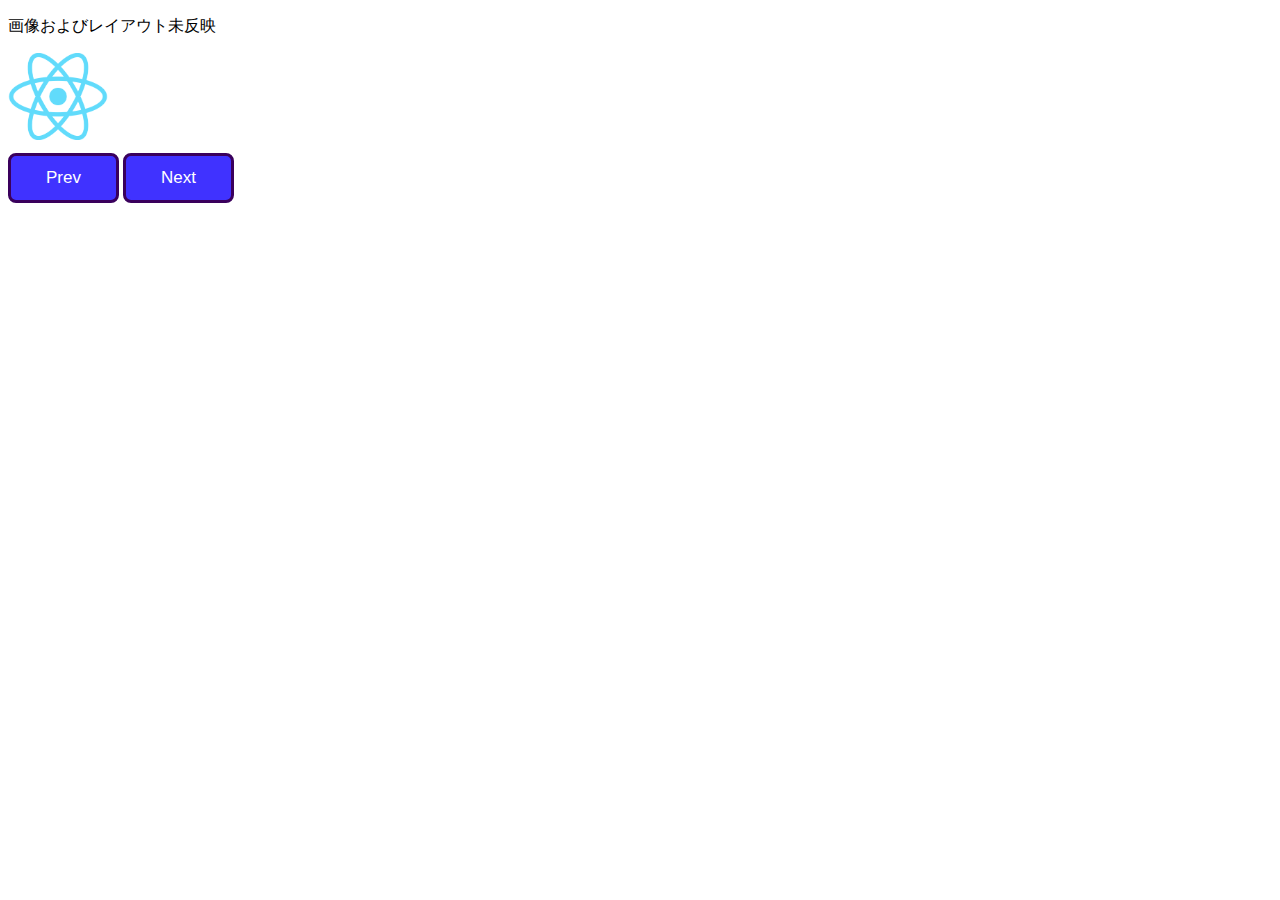
==== intro/intro.html @ 21d51d7b "Add files via upload" ====
<!DOCTYPE html>
<html>
<head>
  <title>Image Slideshow</title>
  <link rel="stylesheet" type="text/css" href="styles.css">
</head>
<body>
  <p>画像およびレイアウト未反映</p>
  <div class="slideshow">
    <img src="images/React-icon.png" alt="Image 1" width="100px" height="100px" >
    <img src="images/Semantic UI.png" alt="Image 2" width="100px" height="100px" >
    <img src="images/TailwindCSS.png" alt="Image 3" width="100px" height="100px" >
    <img src="images/Vuetify.png" alt="Image 4" width="100px" height="100px" >
    <img src="images/vuejs_icon.png" alt="Image 5" width="100px" height="100px" >
  </div>


  <button onclick="prevSlide()">Prev
    <div class="star-1">
      <svg xmlns:xlink="http://www.w3.org/1999/xlink" viewBox="0 0 784.11 815.53" style="shape-rendering:geometricPrecision; text-rendering:geometricPrecision; image-rendering:optimizeQuality; fill-rule:evenodd; clip-rule:evenodd" version="1.1" xml:space="preserve" xmlns="http://www.w3.org/2000/svg"><defs></defs><g id="Layer_x0020_1"><metadata id="CorelCorpID_0Corel-Layer"></metadata><path d="M392.05 0c-20.9,210.08 -184.06,378.41 -392.05,407.78 207.96,29.37 371.12,197.68 392.05,407.74 20.93,-210.06 184.09,-378.37 392.05,-407.74 -207.98,-29.38 -371.16,-197.69 -392.06,-407.78z" class="fil0"></path></g></svg>
    </div>
    <div class="star-2">
      <svg xmlns:xlink="http://www.w3.org/1999/xlink" viewBox="0 0 784.11 815.53" style="shape-rendering:geometricPrecision; text-rendering:geometricPrecision; image-rendering:optimizeQuality; fill-rule:evenodd; clip-rule:evenodd" version="1.1" xml:space="preserve" xmlns="http://www.w3.org/2000/svg"><defs></defs><g id="Layer_x0020_1"><metadata id="CorelCorpID_0Corel-Layer"></metadata><path d="M392.05 0c-20.9,210.08 -184.06,378.41 -392.05,407.78 207.96,29.37 371.12,197.68 392.05,407.74 20.93,-210.06 184.09,-378.37 392.05,-407.74 -207.98,-29.38 -371.16,-197.69 -392.06,-407.78z" class="fil0"></path></g></svg>
    </div>
    <div class="star-3">
      <svg xmlns:xlink="http://www.w3.org/1999/xlink" viewBox="0 0 784.11 815.53" style="shape-rendering:geometricPrecision; text-rendering:geometricPrecision; image-rendering:optimizeQuality; fill-rule:evenodd; clip-rule:evenodd" version="1.1" xml:space="preserve" xmlns="http://www.w3.org/2000/svg"><defs></defs><g id="Layer_x0020_1"><metadata id="CorelCorpID_0Corel-Layer"></metadata><path d="M392.05 0c-20.9,210.08 -184.06,378.41 -392.05,407.78 207.96,29.37 371.12,197.68 392.05,407.74 20.93,-210.06 184.09,-378.37 392.05,-407.74 -207.98,-29.38 -371.16,-197.69 -392.06,-407.78z" class="fil0"></path></g></svg>
    </div>
    <div class="star-4">
      <svg xmlns:xlink="http://www.w3.org/1999/xlink" viewBox="0 0 784.11 815.53" style="shape-rendering:geometricPrecision; text-rendering:geometricPrecision; image-rendering:optimizeQuality; fill-rule:evenodd; clip-rule:evenodd" version="1.1" xml:space="preserve" xmlns="http://www.w3.org/2000/svg"><defs></defs><g id="Layer_x0020_1"><metadata id="CorelCorpID_0Corel-Layer"></metadata><path d="M392.05 0c-20.9,210.08 -184.06,378.41 -392.05,407.78 207.96,29.37 371.12,197.68 392.05,407.74 20.93,-210.06 184.09,-378.37 392.05,-407.74 -207.98,-29.38 -371.16,-197.69 -392.06,-407.78z" class="fil0"></path></g></svg>
    </div>
    <div class="star-5">
      <svg xmlns:xlink="http://www.w3.org/1999/xlink" viewBox="0 0 784.11 815.53" style="shape-rendering:geometricPrecision; text-rendering:geometricPrecision; image-rendering:optimizeQuality; fill-rule:evenodd; clip-rule:evenodd" version="1.1" xml:space="preserve" xmlns="http://www.w3.org/2000/svg"><defs></defs><g id="Layer_x0020_1"><metadata id="CorelCorpID_0Corel-Layer"></metadata><path d="M392.05 0c-20.9,210.08 -184.06,378.41 -392.05,407.78 207.96,29.37 371.12,197.68 392.05,407.74 20.93,-210.06 184.09,-378.37 392.05,-407.74 -207.98,-29.38 -371.16,-197.69 -392.06,-407.78z" class="fil0"></path></g></svg>
    </div>
    <div class="star-6">
      <svg xmlns:xlink="http://www.w3.org/1999/xlink" viewBox="0 0 784.11 815.53" style="shape-rendering:geometricPrecision; text-rendering:geometricPrecision; image-rendering:optimizeQuality; fill-rule:evenodd; clip-rule:evenodd" version="1.1" xml:space="preserve" xmlns="http://www.w3.org/2000/svg"><defs></defs><g id="Layer_x0020_1"><metadata id="CorelCorpID_0Corel-Layer"></metadata><path d="M392.05 0c-20.9,210.08 -184.06,378.41 -392.05,407.78 207.96,29.37 371.12,197.68 392.05,407.74 20.93,-210.06 184.09,-378.37 392.05,-407.74 -207.98,-29.38 -371.16,-197.69 -392.06,-407.78z" class="fil0"></path></g></svg>
    </div>
  </button>


  <button onclick="prevSlide()">Next
    <div class="star-1">
      <svg xmlns:xlink="http://www.w3.org/1999/xlink" viewBox="0 0 784.11 815.53" style="shape-rendering:geometricPrecision; text-rendering:geometricPrecision; image-rendering:optimizeQuality; fill-rule:evenodd; clip-rule:evenodd" version="1.1" xml:space="preserve" xmlns="http://www.w3.org/2000/svg"><defs></defs><g id="Layer_x0020_1"><metadata id="CorelCorpID_0Corel-Layer"></metadata><path d="M392.05 0c-20.9,210.08 -184.06,378.41 -392.05,407.78 207.96,29.37 371.12,197.68 392.05,407.74 20.93,-210.06 184.09,-378.37 392.05,-407.74 -207.98,-29.38 -371.16,-197.69 -392.06,-407.78z" class="fil0"></path></g></svg>
    </div>
    <div class="star-2">
      <svg xmlns:xlink="http://www.w3.org/1999/xlink" viewBox="0 0 784.11 815.53" style="shape-rendering:geometricPrecision; text-rendering:geometricPrecision; image-rendering:optimizeQuality; fill-rule:evenodd; clip-rule:evenodd" version="1.1" xml:space="preserve" xmlns="http://www.w3.org/2000/svg"><defs></defs><g id="Layer_x0020_1"><metadata id="CorelCorpID_0Corel-Layer"></metadata><path d="M392.05 0c-20.9,210.08 -184.06,378.41 -392.05,407.78 207.96,29.37 371.12,197.68 392.05,407.74 20.93,-210.06 184.09,-378.37 392.05,-407.74 -207.98,-29.38 -371.16,-197.69 -392.06,-407.78z" class="fil0"></path></g></svg>
    </div>
    <div class="star-3">
      <svg xmlns:xlink="http://www.w3.org/1999/xlink" viewBox="0 0 784.11 815.53" style="shape-rendering:geometricPrecision; text-rendering:geometricPrecision; image-rendering:optimizeQuality; fill-rule:evenodd; clip-rule:evenodd" version="1.1" xml:space="preserve" xmlns="http://www.w3.org/2000/svg"><defs></defs><g id="Layer_x0020_1"><metadata id="CorelCorpID_0Corel-Layer"></metadata><path d="M392.05 0c-20.9,210.08 -184.06,378.41 -392.05,407.78 207.96,29.37 371.12,197.68 392.05,407.74 20.93,-210.06 184.09,-378.37 392.05,-407.74 -207.98,-29.38 -371.16,-197.69 -392.06,-407.78z" class="fil0"></path></g></svg>
    </div>
    <div class="star-4">
      <svg xmlns:xlink="http://www.w3.org/1999/xlink" viewBox="0 0 784.11 815.53" style="shape-rendering:geometricPrecision; text-rendering:geometricPrecision; image-rendering:optimizeQuality; fill-rule:evenodd; clip-rule:evenodd" version="1.1" xml:space="preserve" xmlns="http://www.w3.org/2000/svg"><defs></defs><g id="Layer_x0020_1"><metadata id="CorelCorpID_0Corel-Layer"></metadata><path d="M392.05 0c-20.9,210.08 -184.06,378.41 -392.05,407.78 207.96,29.37 371.12,197.68 392.05,407.74 20.93,-210.06 184.09,-378.37 392.05,-407.74 -207.98,-29.38 -371.16,-197.69 -392.06,-407.78z" class="fil0"></path></g></svg>
    </div>
    <div class="star-5">
      <svg xmlns:xlink="http://www.w3.org/1999/xlink" viewBox="0 0 784.11 815.53" style="shape-rendering:geometricPrecision; text-rendering:geometricPrecision; image-rendering:optimizeQuality; fill-rule:evenodd; clip-rule:evenodd" version="1.1" xml:space="preserve" xmlns="http://www.w3.org/2000/svg"><defs></defs><g id="Layer_x0020_1"><metadata id="CorelCorpID_0Corel-Layer"></metadata><path d="M392.05 0c-20.9,210.08 -184.06,378.41 -392.05,407.78 207.96,29.37 371.12,197.68 392.05,407.74 20.93,-210.06 184.09,-378.37 392.05,-407.74 -207.98,-29.38 -371.16,-197.69 -392.06,-407.78z" class="fil0"></path></g></svg>
    </div>
    <div class="star-6">
      <svg xmlns:xlink="http://www.w3.org/1999/xlink" viewBox="0 0 784.11 815.53" style="shape-rendering:geometricPrecision; text-rendering:geometricPrecision; image-rendering:optimizeQuality; fill-rule:evenodd; clip-rule:evenodd" version="1.1" xml:space="preserve" xmlns="http://www.w3.org/2000/svg"><defs></defs><g id="Layer_x0020_1"><metadata id="CorelCorpID_0Corel-Layer"></metadata><path d="M392.05 0c-20.9,210.08 -184.06,378.41 -392.05,407.78 207.96,29.37 371.12,197.68 392.05,407.74 20.93,-210.06 184.09,-378.37 392.05,-407.74 -207.98,-29.38 -371.16,-197.69 -392.06,-407.78z" class="fil0"></path></g></svg>
    </div>
  </button>


  <script src="script.js"></script>
</body>
</html>
---- intro/styles.css ----
.slideshow {
  width: 100px;
  height: 100px;
  position: relative;
  overflow: hidden;
}

.slideshow img {
  width: 100%;
  height: auto;
  position: absolute;
  top: 0;
  left: 0;
  opacity: 0;
  transition: opacity 0.5s ease-in-out;
}

.slideshow img.active {
  opacity: 1;
}

button {
  position: relative;
  padding: 12px 35px;
  background: #4032ff;
  font-size: 17px;
  font-weight: 500;
  color: #ffffff;
  border: 3px solid #3a005c;
  border-radius: 8px;
  box-shadow: 0 0 0 #3500f58c;
  transition: all .3s ease-in-out;
}

.star-1 {
  position: absolute;
  top: 20%;
  left: 20%;
  width: 25px;
  height: auto;
  filter: drop-shadow(0 0 0 #fffdef);
  z-index: -5;
  transition: all 1s cubic-bezier(0.05, 0.83, 0.43, 0.96);
}

.star-2 {
  position: absolute;
  top: 45%;
  left: 45%;
  width: 15px;
  height: auto;
  filter: drop-shadow(0 0 0 #fffdef);
  z-index: -5;
  transition: all 1s cubic-bezier(0, 0.4, 0, 1.01);
}

.star-3 {
  position: absolute;
  top: 40%;
  left: 40%;
  width: 5px;
  height: auto;
  filter: drop-shadow(0 0 0 #fffdef);
  z-index: -5;
  transition: all 1s cubic-bezier(0, 0.4, 0, 1.01);
}

.star-4 {
  position: absolute;
  top: 20%;
  left: 40%;
  width: 8px;
  height: auto;
  filter: drop-shadow(0 0 0 #fffdef);
  z-index: -5;
  transition: all .8s cubic-bezier(0, 0.4, 0, 1.01);
}

.star-5 {
  position: absolute;
  top: 25%;
  left: 45%;
  width: 15px;
  height: auto;
  filter: drop-shadow(0 0 0 #fffdef);
  z-index: -5;
  transition: all .6s cubic-bezier(0, 0.4, 0, 1.01);
}

.star-6 {
  position: absolute;
  top: 5%;
  left: 50%;
  width: 5px;
  height: auto;
  filter: drop-shadow(0 0 0 #fffdef);
  z-index: -5;
  transition: all .8s ease;
}

button:hover {
  background: transparent;
  color: #4032ff;
  box-shadow: 0 0 25px #3500f58c;
}

button:hover .star-1 {
  position: absolute;
  top: -80%;
  left: -30%;
  width: 25px;
  height: auto;
  filter: drop-shadow(0 0 10px #fffdef);
  z-index: 2;
}

button:hover .star-2 {
  position: absolute;
  top: -25%;
  left: 10%;
  width: 15px;
  height: auto;
  filter: drop-shadow(0 0 10px #fffdef);
  z-index: 2;
}

button:hover .star-3 {
  position: absolute;
  top: 55%;
  left: 25%;
  width: 5px;
  height: auto;
  filter: drop-shadow(0 0 10px #fffdef);
  z-index: 2;
}

button:hover .star-4 {
  position: absolute;
  top: 30%;
  left: 80%;
  width: 8px;
  height: auto;
  filter: drop-shadow(0 0 10px #fffdef);
  z-index: 2;
}

button:hover .star-5 {
  position: absolute;
  top: 25%;
  left: 115%;
  width: 15px;
  height: auto;
  filter: drop-shadow(0 0 10px #fffdef);
  z-index: 2;
}

button:hover .star-6 {
  position: absolute;
  top: 5%;
  left: 60%;
  width: 5px;
  height: auto;
  filter: drop-shadow(0 0 10px #fffdef);
  z-index: 2;
}

.fil0 {
  fill: #ffe100
}
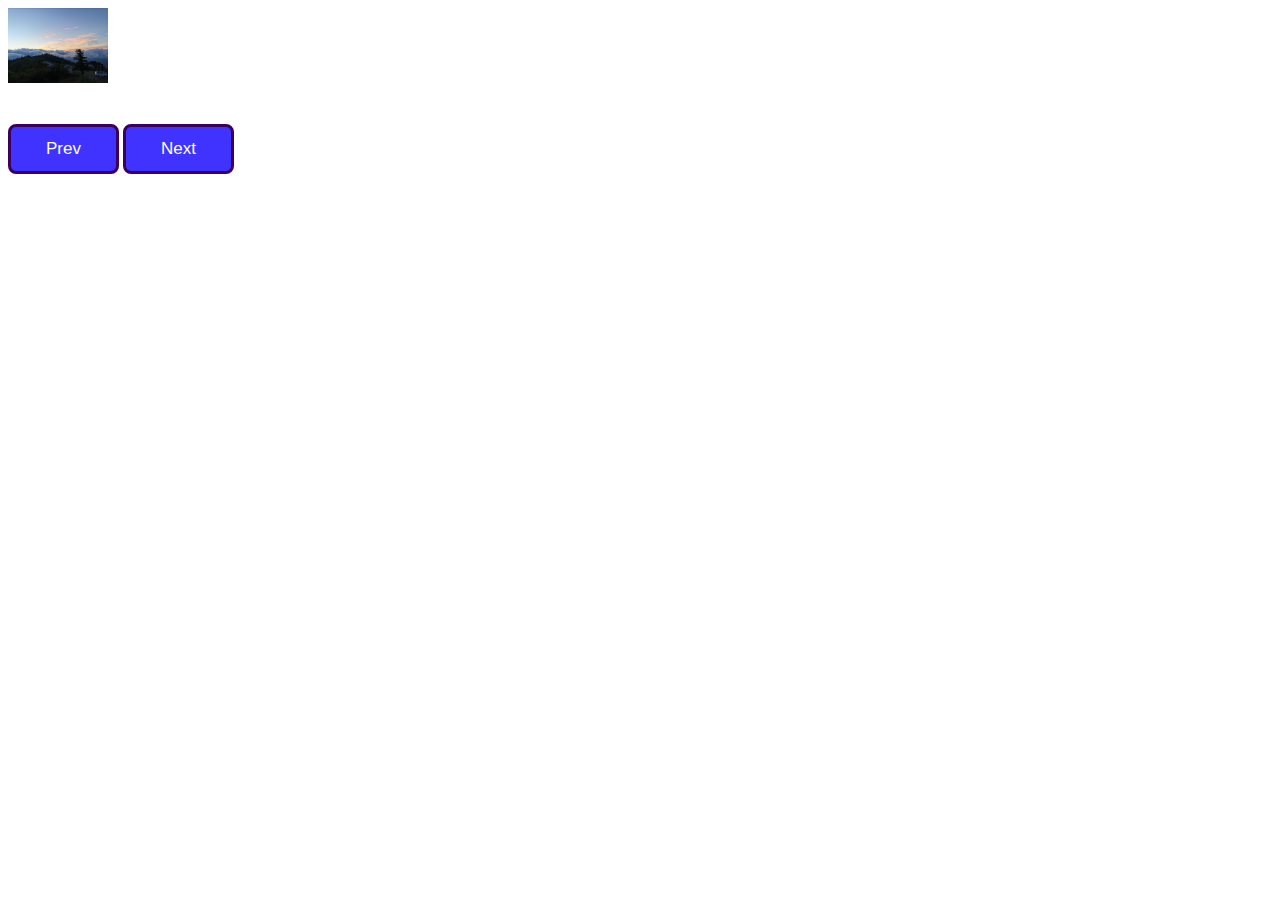
==== commit 1e999755: "Update intro.html" ====
--- a/intro/intro.html
+++ b/intro/intro.html
@@ -5,16 +5,25 @@
   <link rel="stylesheet" type="text/css" href="styles.css">
 </head>
 <body>
-  <p>画像およびレイアウト未反映</p>
+  <div class="container">
   <div class="slideshow">
-    <img src="images/React-icon.png" alt="Image 1" width="100px" height="100px" >
-    <img src="images/Semantic UI.png" alt="Image 2" width="100px" height="100px" >
-    <img src="images/TailwindCSS.png" alt="Image 3" width="100px" height="100px" >
-    <img src="images/Vuetify.png" alt="Image 4" width="100px" height="100px" >
-    <img src="images/vuejs_icon.png" alt="Image 5" width="100px" height="100px" >
+    <img src="images/高嶺山早朝.png" alt="Image 1" width="1000px" height="500px" >
+    <img src="images/M27.png" alt="Image 2" width="1000px" height="500px" >
+    <img src="images/M31.png" alt="Image 3" width="1000px" height="500px" >
+    <img src="images/M33.png" alt="Image 4" width="1000px" height="500px" >
+    <img src="images/M42.png" alt="Image 5" width="1000px" height="500px" >
+    <img src="images/M45.png" alt="Image 6" width="1000px" height="500px" >
+    <img src="images/IC434.png" alt="Image 6" width="1000px" height="500px" >
+    <img src="images/半月.png" alt="Image 7" width="1000px" height="500px" >
+    <img src="images/月食.png" alt="Image 8" width="1000px" height="500px" >
+    <img src="images/2023年流星群.png" alt="Image 9" width="1000px" height="500px" >
   </div>
 
-
+  <div id="text-below-slideshow">
+    <p></p>
+  </div>
+  
+<div class="div-buttons">
   <button onclick="prevSlide()">Prev
     <div class="star-1">
       <svg xmlns:xlink="http://www.w3.org/1999/xlink" viewBox="0 0 784.11 815.53" style="shape-rendering:geometricPrecision; text-rendering:geometricPrecision; image-rendering:optimizeQuality; fill-rule:evenodd; clip-rule:evenodd" version="1.1" xml:space="preserve" xmlns="http://www.w3.org/2000/svg"><defs></defs><g id="Layer_x0020_1"><metadata id="CorelCorpID_0Corel-Layer"></metadata><path d="M392.05 0c-20.9,210.08 -184.06,378.41 -392.05,407.78 207.96,29.37 371.12,197.68 392.05,407.74 20.93,-210.06 184.09,-378.37 392.05,-407.74 -207.98,-29.38 -371.16,-197.69 -392.06,-407.78z" class="fil0"></path></g></svg>
@@ -37,7 +46,8 @@
   </button>
 
 
-  <button onclick="prevSlide()">Next
+  
+  <button onclick="nextSlide()">Next
     <div class="star-1">
       <svg xmlns:xlink="http://www.w3.org/1999/xlink" viewBox="0 0 784.11 815.53" style="shape-rendering:geometricPrecision; text-rendering:geometricPrecision; image-rendering:optimizeQuality; fill-rule:evenodd; clip-rule:evenodd" version="1.1" xml:space="preserve" xmlns="http://www.w3.org/2000/svg"><defs></defs><g id="Layer_x0020_1"><metadata id="CorelCorpID_0Corel-Layer"></metadata><path d="M392.05 0c-20.9,210.08 -184.06,378.41 -392.05,407.78 207.96,29.37 371.12,197.68 392.05,407.74 20.93,-210.06 184.09,-378.37 392.05,-407.74 -207.98,-29.38 -371.16,-197.69 -392.06,-407.78z" class="fil0"></path></g></svg>
     </div>
@@ -57,18 +67,8 @@
       <svg xmlns:xlink="http://www.w3.org/1999/xlink" viewBox="0 0 784.11 815.53" style="shape-rendering:geometricPrecision; text-rendering:geometricPrecision; image-rendering:optimizeQuality; fill-rule:evenodd; clip-rule:evenodd" version="1.1" xml:space="preserve" xmlns="http://www.w3.org/2000/svg"><defs></defs><g id="Layer_x0020_1"><metadata id="CorelCorpID_0Corel-Layer"></metadata><path d="M392.05 0c-20.9,210.08 -184.06,378.41 -392.05,407.78 207.96,29.37 371.12,197.68 392.05,407.74 20.93,-210.06 184.09,-378.37 392.05,-407.74 -207.98,-29.38 -371.16,-197.69 -392.06,-407.78z" class="fil0"></path></g></svg>
     </div>
   </button>
-
-
+</div>
+</div>
   <script src="script.js"></script>
 </body>
 </html>
-
-
-
-
-
-
-
-
-
-  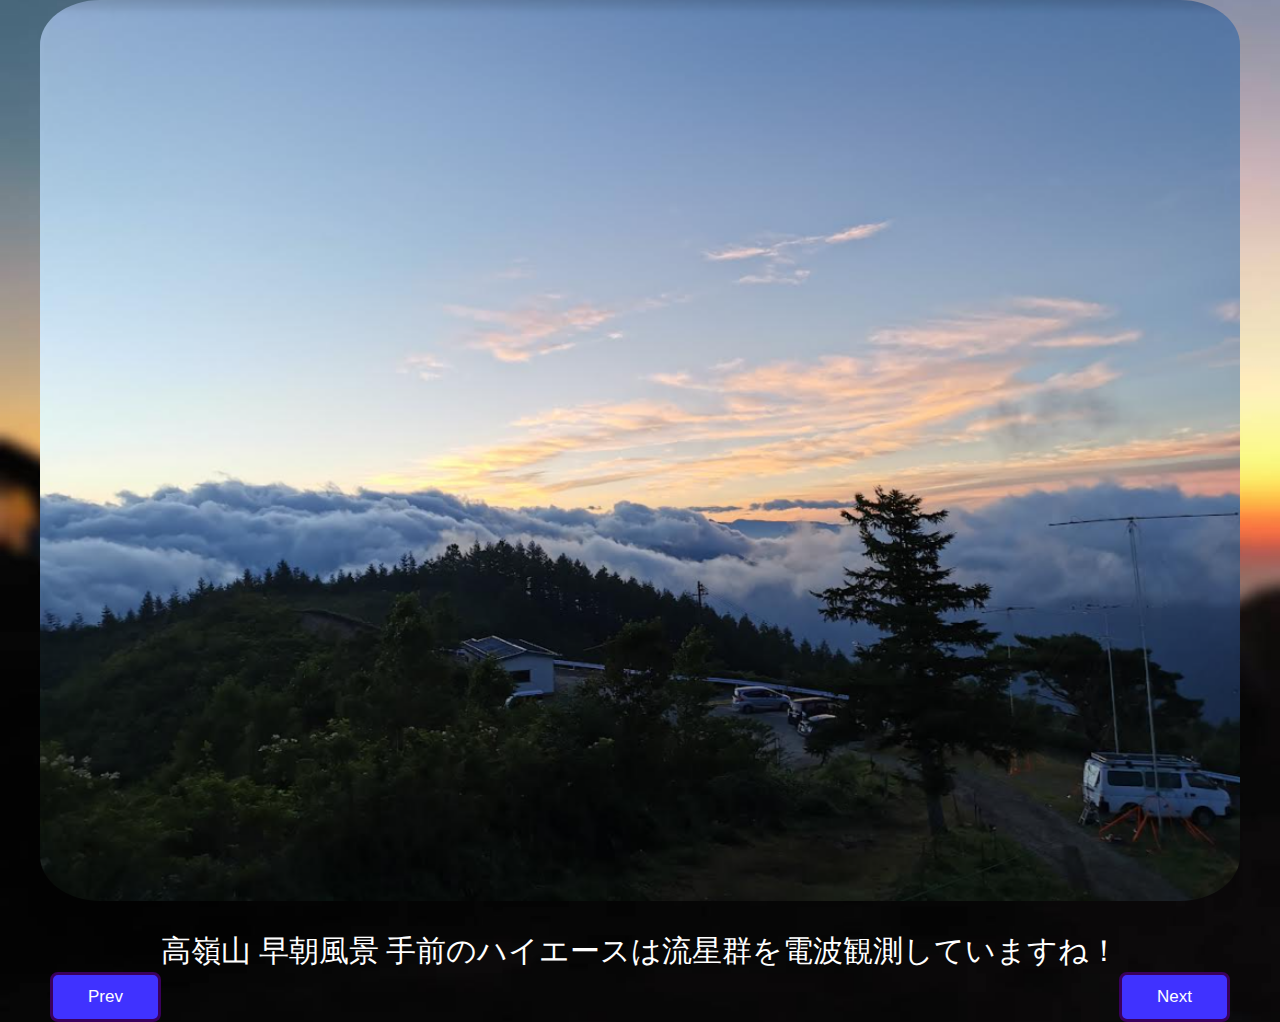
==== commit 68c0270a: "Add files via upload" ====
--- a/intro/intro.html
+++ b/intro/intro.html
@@ -72,3 +72,13 @@
   <script src="script.js"></script>
 </body>
 </html>
+
+
+
+
+
+
+
+
+
+  --- a/intro/styles.css
+++ b/intro/styles.css
@@ -1,6 +1,29 @@
+body {
+  display: flex;
+  justify-content: center;
+  align-items: center;
+  min-height: 100%;
+  margin: 0;
+  background-color: #f3f3f3;
+}
+
+.container {
+  display: flex;
+  flex-direction: column;
+  align-items: center;
+  width: 1200px;
+}
+
+#text-below-slideshow {
+  color: white;
+  text-align: center;
+  margin-top: 20px;
+  padding-top: 1px;
+}
+
 .slideshow {
-  width: 100px;
-  height: 100px;
+  width: 1200px;
+  height: 910px;
   position: relative;
   overflow: hidden;
 }
@@ -13,6 +36,9 @@
   left: 0;
   opacity: 0;
   transition: opacity 0.5s ease-in-out;
+    /* 画像のふちを丸くぼかす */
+    border-radius: 5%;
+    margin-bottom: 1px;
 }
 
 .slideshow img.active {
@@ -166,4 +192,38 @@
 
 .fil0 {
   fill: #ffe100
+}
+
+.button-container {
+  position: relative;
+  width: 100%;
+  display: flex;
+  justify-content: center;
+  margin-top: 20px;
+}
+
+button {
+  position: relative;
+  margin: 0 10px;
+}
+
+body {
+  background-image: url("images/background.jpg");
+  background-size: cover;
+  background-repeat: no-repeat;
+  background-position: center;
+}
+
+.div-buttons {
+  display: flex;
+  justify-content: flex-end;
+  width: 100%;
+}
+
+.div-buttons button:first-child {
+  margin-right: auto;
+}
+
+#text-below-slideshow {
+  font-size: 30px;
 }